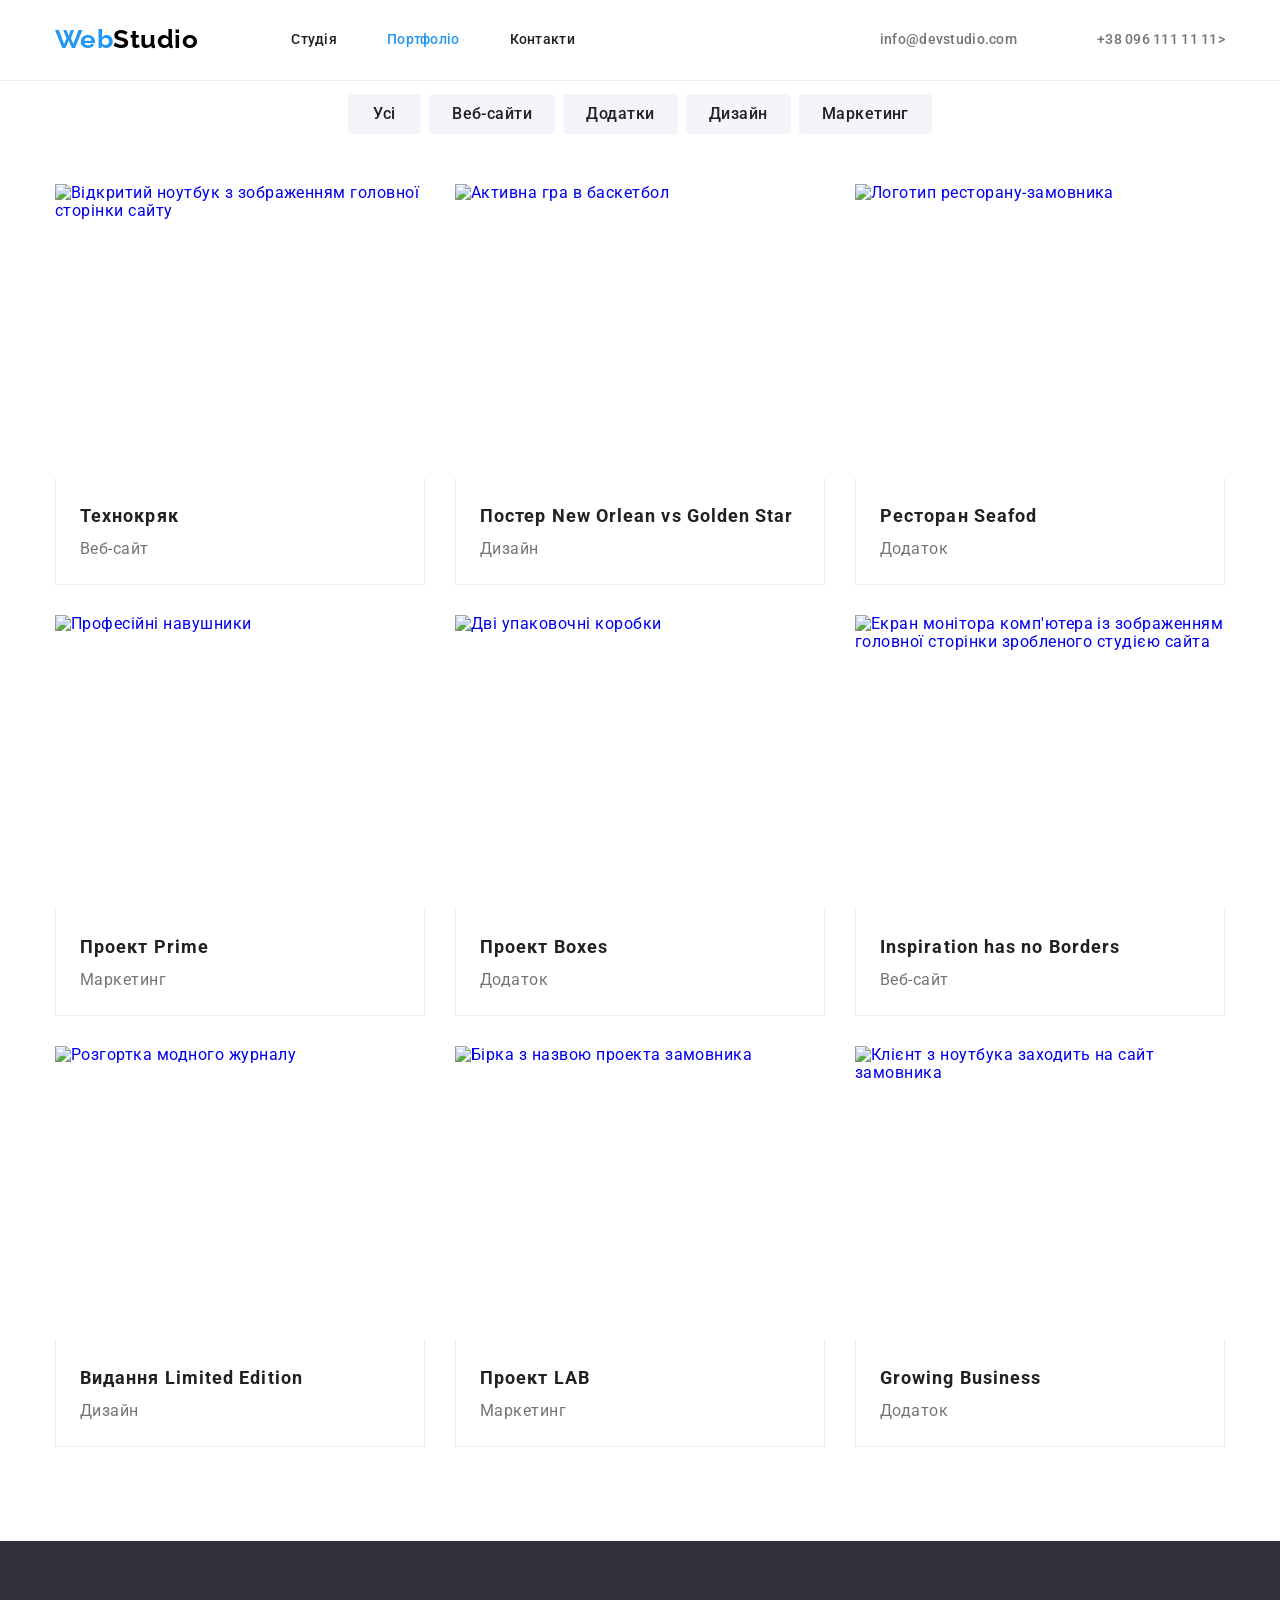
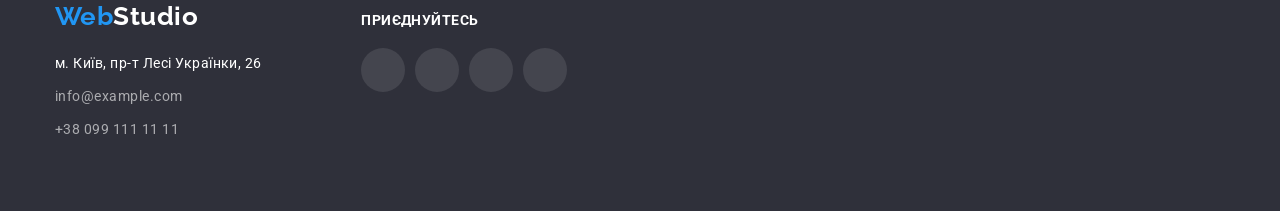
==== portfolio.html @ 04967a09 "fixed header, started with overlay" ====
<!DOCTYPE html>
<html lang="uk">
  <head>
    <meta charset="UTF-8" />
    <meta name="viewport" content="width=device-width, initial-scale=1.0" />
    <title>Студія</title>
    <link rel="preconnect" href="https://fonts.googleapis.com" />
    <link rel="preconnect" href="https://fonts.gstatic.com" crossorigin />
    <link
      href="https://fonts.googleapis.com/css2?family=Raleway:wght@700&family=Roboto:wght@400;500;700;900&display=swap"
      rel="stylesheet"
    />
    <link
      rel="stylesheet"
      href="https://cdnjs.cloudflare.com/ajax/libs/modern-normalize/1.1.0/modern-normalize.min.css"
      integrity="sha512-wpPYUAdjBVSE4KJnH1VR1HeZfpl1ub8YT/NKx4PuQ5NmX2tKuGu6U/JRp5y+Y8XG2tV+wKQpNHVUX03MfMFn9Q=="
      crossorigin="anonymous"
      referrerpolicy="no-referrer"
    />
    <link rel="stylesheet" href="./css/styles.css" />
  </head>

  <body>
    <header class="page-header">
      <div class="container menu-container">
        <nav class="header-nav">
          <!--logo-->
          <a href="/index.html" class="logo link">
            <span class="logo-firstpart">Web</span
            ><span class="logo-secondpart">Studio</span>
          </a>
          <!---------------menu-------------------->
          <ul class="site-nav">
            <li class="site-nav-unit">
              <a href="./index.html" class="link">Студія</a>
            </li>
            <li class="site-nav-unit">
              <a href="./portfolio.html" class="link current">Портфоліо</a>
            </li>
            <li class="site-nav-unit"><a href="#" class="link">Контакти</a></li>
          </ul>
        </nav>

        <!---------------contacts-header--------------->
        <ul class="auth-nav">
          <li class="auth-nav-item item">
            <a href="mailto:info@devstudio.com" class="auth-nav-link link"
              ><svg class="address-icon" width="20" height="20">
                <use href="./images/icons.svg#icon-envelope"></use>
                ></svg
              ><span>info@devstudio.com</span>
            </a>
          </li>
          <li class="auth-nav-item item">
            <a href="tel:+380961111111" class="auth-nav-link link"
              ><svg class="address-icon" width="20" height="20">
                <use href="./images/icons.svg#icon-smartphone"></use>
                ></svg
              ><span>+38 096 111 11 11</span>></a
            >
          </li>
        </ul>
      </div>
    </header>

    <main>
      <section class="portfolio">
        <div class="container">
          <h1 class="visually-hidden">Портфоліо</h1>

          <!--examples-categories-->
          <ul class="portfolio-buttons-list">
            <li>
              <button
                type="button"
                class="portfolio-button button secondary link"
              >
                Усі
              </button>
            </li>
            <li>
              <button
                type="button"
                class="portfolio-button button secondary link"
              >
                Веб-сайти
              </button>
            </li>
            <li>
              <button
                type="button"
                class="portfolio-button button secondary link"
              >
                Додатки
              </button>
            </li>
            <li>
              <button
                type="button"
                class="portfolio-button button secondary link"
              >
                Дизайн
              </button>
            </li>
            <li>
              <button
                type="button"
                class="portfolio-button button secondary link"
              >
                Маркетинг
              </button>
            </li>
          </ul>
          <!----------------------------Portfolio-------------------------------------->
          <ul class="portfolio-list list">
            <li class="portfolio-item">
              <a
                href="#"
                target="_blank"
                rel="noopener noreferrer"
                class="portfolio-link link"
              >
                <div class="portfolio-thumb">
                  <img
                    src="./images/portfolio-img-example-01.jpg"
                    alt="Відкритий ноутбук з зображенням головної сторінки сайту"
                    width="370"
                    height="294"
                  />
                  <div class="portfolio-actions">
                    <p class="portfolio-actions-text">
                      Ресурс пропонує комплексні пропозиції з різним рівнем
                      функціоналу та сервісів. Все це дозволить відвідувачу
                      отримати вичерпні відомості про компанію чи приватну
                      особу.
                    </p>
                  </div>
                </div>
                <div class="portfolio-item-info">
                  <h2 class="portfolio-item-title">Технокряк</h2>
                  <p class="portfolio-item-text">Веб-сайт</p>
                </div>
              </a>
            </li>
            <li class="portfolio-item">
              <a
                href="#"
                target="_blank"
                rel="noopener noreferrer"
                class="portfolio-link link"
                ><img
                  src="./images/portfolio-img-example-02.jpg"
                  alt="Активна гра в баскетбол"
                  width="370"
                  height="294"
                />
                <div class="portfolio-item-info">
                  <h2 class="portfolio-item-title">
                    Постер New Orlean vs Golden Star
                  </h2>
                  <p class="portfolio-item-text">Дизайн</p>
                </div>
              </a>
            </li>
            <li class="portfolio-item">
              <a
                href="#"
                target="_blank"
                rel="noopener noreferrer"
                class="portfolio-link link"
                ><img
                  src="./images/portfolio-img-example-03.jpg"
                  alt="Логотип ресторану-замовника"
                  width="370"
                  height="294"
                />
                <div class="portfolio-item-info">
                  <h2 class="portfolio-item-title">
                    Ресторан <span lang="en">Seafod</span>
                  </h2>
                  <p class="portfolio-item-text">Додаток</p>
                </div></a
              >
            </li>
            <li class="portfolio-item">
              <a
                href="#"
                target="_blank"
                rel="noopener noreferrer"
                class="portfolio-link link"
                ><img
                  src="./images/portfolio-img-example-04.jpg"
                  alt="Професійні навушники"
                  width="370"
                  height="294"
                />
                <div class="portfolio-item-info">
                  <h2 class="portfolio-item-title">
                    Проект <span lang="en">Prime</span>
                  </h2>
                  <p class="portfolio-item-text">Маркетинг</p>
                </div></a
              >
            </li>
            <li class="portfolio-item">
              <a
                href="#"
                target="_blank"
                rel="noopener noreferrer"
                class="portfolio-link link"
                ><img
                  src="./images/portfolio-img-example-05.jpg"
                  alt="Дві упаковочні коробки"
                  width="370"
                  height="294"
                />
                <div class="portfolio-item-info">
                  <h2 class="portfolio-item-title">
                    Проект <span lang="en">Boxes</span>
                  </h2>
                  <p class="portfolio-item-text">Додаток</p>
                </div></a
              >
            </li>
            <li class="portfolio-item">
              <a
                href="#"
                target="_blank"
                rel="noopener noreferrer"
                class="portfolio-link link"
                ><img
                  src="./images/portfolio-img-example-06.jpg"
                  alt="Екран монітора комп'ютера із зображенням головної сторінки зробленого студією сайта"
                  width="370"
                  height="294"
                />
                <div class="portfolio-item-info">
                  <h2 lang="en" class="portfolio-item-title">
                    Inspiration has no Borders
                  </h2>
                  <p class="portfolio-item-text">Веб-сайт</p>
                </div></a
              >
            </li>
            <li class="portfolio-item">
              <a
                href="#"
                target="_blank"
                rel="noopener noreferrer"
                class="portfolio-link link"
                ><img
                  src="./images/portfolio-img-example-07.jpg"
                  alt="Розгортка модного журналу"
                  width="370"
                  height="294"
                />
                <div class="portfolio-item-info">
                  <h2 class="portfolio-item-title">
                    Видання <span lang="en">Limited Edition</span>
                  </h2>
                  <p class="portfolio-item-text">Дизайн</p>
                </div>
              </a>
            </li>
            <li class="portfolio-item">
              <a
                href="#"
                target="_blank"
                rel="noopener noreferrer"
                class="portfolio-link link"
                ><img
                  src="./images/portfolio-img-example-08.jpg"
                  alt="Бірка з назвою проекта замовника"
                  width="370"
                  height="294"
                />
                <div class="portfolio-item-info">
                  <h3 class="portfolio-item-title">
                    Проект <span lang="en">LAB</span>
                  </h3>
                  <p class="portfolio-item-text">Маркетинг</p>
                </div></a
              >
            </li>
            <li class="portfolio-item">
              <a
                href="#"
                target="_blank"
                rel="noopener noreferrer"
                class="portfolio-link link"
                ><img
                  src="./images/portfolio-img-example-09.jpg"
                  alt="Клієнт з ноутбука заходить на сайт замовника"
                  width="370"
                  height="294"
                />
                <div class="portfolio-item-info">
                  <h3 class="portfolio-item-title" lang="en">
                    Growing Business
                  </h3>
                  <p class="portfolio-item-text">Додаток</p>
                </div></a
              >
            </li>
          </ul>
        </div>
      </section>
    </main>

    <footer class="footer">
      <div class="footer-container container">
        <div class="footer-section">
          <a href="/index.html" class="link logo">
            <span class="logo-firstpart">Web</span
            ><span class="logo-white-secondpart">Studio</span>
          </a>
          <address class="address">
            <ul>
              <li class="address-item">
                <a
                  href="https://goo.gl/maps/REf4FK5SUBbMHxeN7"
                  target="_blank"
                  rel="noopener
                nofollow
                noreferrer"
                  class="map-link link"
                  >м. Київ, пр-т Лесі Українки, 26</a
                >
              </li>
              <li class="address-item">
                <a href="mailto:info@example.com" class="address-link link"
                  >info@example.com</a
                >
              </li>
              <li class="address-item">
                <a href="tel:+380991111111" class="address-link link"
                  >+38 099 111 11 11</a
                >
              </li>
            </ul>
          </address>
        </div>

        <div class="footer-section">
          <p class="invitation">Приєднуйтесь</p>
          <ul class="footer-soc-list">
            <li class="footer-soc-item">
              <a class="footer-soc-link" href="#">
                <svg class="footer-soc-icon" width="20" height="20">
                  <use href="./images/icons.svg#icon-instagram"></use>
                  >
                </svg>
              </a>
            </li>
            <li class="footer-soc-item">
              <a class="footer-soc-link" href="#">
                <svg class="footer-soc-icon" width="20" height="20">
                  <use href="./images/icons.svg#icon-twitter"></use>
                  >
                </svg>
              </a>
            </li>
            <li class="footer-soc-item">
              <a class="footer-soc-link" href="#">
                <svg class="footer-soc-icon" width="20" height="20">
                  <use href="./images/icons.svg#icon-facebook"></use>
                  >
                </svg>
              </a>
            </li>
            <li class="footer-soc-item">
              <a class="footer-soc-link" href="#">
                <svg class="footer-soc-icon" width="20" height="20">
                  <use href="./images/icons.svg#icon-linkedin"></use>
                  >
                </svg>
              </a>
            </li>
          </ul>
        </div>
      </div>
    </footer>
  </body>
</html>
---- css/styles.css ----
html {
  box-sizing: border-box;
}

*,
*::before,
*::after {
  box-sizing: inherit;
}

:root {
  --dark-text-color: #212121;
  --medium-text-color: #757575;
  --light-text-color: #ffffff;
  --accent-color: #2196f3;
  --light-background-color: #f5f5f5;
  --main-font: "Roboto", sans-serif;
  --primary-icon-color: #afb1b8;
}

body {
  background-color: var(--light-text-color);
  color: var(--medium-text-color);
  font-family: var(--main-font);
  letter-spacing: 0.03em;
  margin: 0;
}

p,
h1,
h2,
h3,
h4,
h5,
h6 {
  margin: 0;
}

ul,
li {
  margin: 0;
  padding: 0;
  list-style: none;
}

.link {
  text-decoration: none;
}

.button {
  cursor: pointer;
}

img {
  display: block;
  max-width: 100%;
  height: auto;
}

.container {
  width: 1200px;
  padding: 0 15px;
  margin: 0 auto;
}

.section {
  padding: 94px 0;
}

.page-header {
  position: fixed;
  top: 0;
  left: 0;
  width: 100%;
  background-color: var(--light-text-color);
  display: flex;
  align-items: center;
  justify-content: space-between;
  border-bottom: 1px solid #ececec;
}

.logo {
  font-family: Raleway, sans-serif;
  font-size: 26px;
  font-weight: 700;
  line-height: 1.2;
  margin-right: 93px;
}

.logo-firstpart {
  color: var(--accent-color);
}

.logo-secondpart {
  color: #000000;
}

.header-nav {
  display: flex;
  align-items: center;
  justify-content: space-between;
}

.menu-container {
  display: flex;
  align-items: center;
}

.site-nav {
  display: flex;
  margin: 0;
}

.site-nav .site-nav-unit:not(:last-child) {
  margin-right: 50px;
}

.site-nav .link {
  color: var(--dark-text-color);
  font-weight: 500;
  font-size: 14px;
  line-height: 1.14;
  letter-spacing: 0.02em;
  display: block;
  padding-top: 32px;
  padding-bottom: 32px;
}

.site-nav .link.current {
  color: var(--accent-color);
}

.site-nav .link:hover,
.site-nav .link:focus,
.auth-nav .link:hover,
.auth-nav .link:focus,
.footer .link:focus,
.footer .link:hover {
  color: var(--accent-color);
}

.auth-nav {
  display: flex;
  margin-left: auto;
}

.auth-nav .link {
  color: #757575;
  font-weight: 500;
  font-size: 14px;
  line-height: 1.14;
  letter-spacing: 0.02em;
}

.auth-nav .item + .item {
  margin-left: 50px;
}
/* ------------------------icons----------------- */
.address-icon {
  fill: var(--medium-text-color);
  margin-right: 10px;
}

.auth-nav-item {
  display: flex;
  justify-content: center;
}

.auth-nav-link {
  display: flex;
  align-items: center;
}

.auth-nav-link:hover,
.auth-nav-link:focus {
  color: var(--accent-color);
}

.auth-nav-link:hover .address-icon,
.auth-nav-link:focus .address-icon {
  fill: var(--accent-color);
}

/* -----------------hero------------------- */
.hero {
  color: var(--light-text-color);
  text-align: center;
  background-color: #2f303a;
  padding-top: 200px;
  padding-bottom: 200px;

  max-width: 1600px;
  height: 600px;
  margin: 0 auto;

  background-color: #c4c4c4;
  background-image: linear-gradient(
      to right,
      rgba(47, 48, 58, 0.4),
      rgba(47, 48, 58, 0.4)
    ),
    url(../images/hero-background-image.jpg);

  background-repeat: no-repeat;
  background-position: center;
  background-size: cover;
}

.hero-title {
  text-align: center;
  font-size: 44px;
  font-weight: 900;
  line-height: 1.36;
  letter-spacing: 0.06em;
  text-transform: uppercase;
  margin: 0 auto 30px;
  max-width: 696px;
}

.hero-button {
  color: var(--light-text-color);
  background-color: var(--accent-color);
  font-family: Roboto, sans-serif;
  font-weight: 700;
  line-height: 1.88;
  letter-spacing: 0.06em;
  box-shadow: 0px 4px 4px rgba(0, 0, 0, 0.15);
  display: inline-block;
  padding: 10px 32px;
  border-radius: 4px;
  border: none;
  min-width: 216px;
  text-align: center;
}

.hero-button:hover,
.hero-button:focus {
  background-color: #188ce8;
  cursor: pointer;
}
/* ------------------advantages------------------ */
.advantages {
  font-size: 14px;
  padding-bottom: 0;
}

ul.advantages-list {
  display: flex;
  gap: 30px;
  padding: 0;
}

.visually-hidden {
  position: absolute;
  white-space: nowrap;
  width: 1px;
  height: 1px;
  overflow: hidden;
  border: 0;
  padding: 0;
  clip: rect(0 0 0 0);
  clip-path: inset(50%);
  margin: -1px;
}

.advantages-item {
  flex-basis: calc((100%-90px) / 4);
}

.advantages-item::before {
  display: block;
  content: "";
  height: 120px;
  margin-bottom: 30px;
  background-repeat: no-repeat;
  background-color: #f5f4fa;
  border-radius: 4px;
  background-position: center;
}

.icon-details::before {
  background-image: url(../images/antena.svg);
}

.icon-punktuality::before {
  background-image: url(../images/clock.svg);
}

.icon-planning::before {
  background-image: url(../images/diagram.svg);
}

.icon-modern-tech::before {
  background-image: url(../images/astronaut.svg);
}

.advantages-title {
  font-weight: 700;
  font-size: 14px;
  line-height: 1.14;
  text-transform: uppercase;
  text-align: left;
  margin-bottom: 10px;
  color: var(--dark-text-color);
}

.advantages p {
  line-height: 1.71;
}

h2 {
  font-size: 36px;
  font-weight: 700;
  line-height: 1.17;
}

.title {
  color: var(--dark-text-color);
  margin-bottom: 50px;
  text-align: center;
}

.portfolio-main {
  background-color: var(--light-text-color);
}

.portfolio-wrapper img {
  margin: 0;
}

.portfolio-wrapper {
  display: flex;
  gap: 30px;
  padding: 0;
}

/* ------------------team----------------------- */
.team {
  line-height: 1.19;
  background-color: #f5f4fa;
}

.team-list {
  display: flex;
  gap: 30px;
  justify-content: space-between;
}

.team-member {
  background-color: var(--light-text-color);
  box-shadow: 0px 1px 3px rgba(0, 0, 0, 0.12), 0px 1px 1px rgba(0, 0, 0, 0.14),
    0px 2px 1px rgba(0, 0, 0, 0.2);
  border-radius: 0px 0px 4px 4px;
  text-align: center;
  max-width: calc((100%-90) / 4);
}

div.team-member-description {
  padding: 30px 10px;
}

.team-member-title {
  font-weight: 500;
  font-size: 16px;
  margin-bottom: 10px;
}

.team-soc-list {
  display: flex;
  align-items: center;
  justify-content: center;
  margin-top: 16px;
  gap: 10px;
}

.team-soc-link {
  width: 44px;
  height: 44px;
  border-radius: 50%;
  display: flex;
  align-items: center;
  justify-content: center;
  background-color: var(--light-text-color);
}

.team-soc-link:hover,
.team-soc-link:focus,
.footer-soc-link:hover,
.footer-soc-link:focus {
  background-color: var(--accent-color);
}

.team-soc-link:hover .team-soc-icon,
.team-soc-link:focus .team-soc-icon {
  fill: var(--light-text-color);
}

.team-soc-icon {
  fill: var(--primary-icon-color);
}
/* ------------------------clients------------------------ */
.clients-list {
  display: flex;
  gap: 30px;
  height: 92px;
}

.clients-item {
  display: flex;
  width: calc((100%-150) / 6);
  height: 92px;
  align-items: center;
  justify-content: center;
}

.clients-link {
  display: flex;
  width: 100%;
  height: 100%;
  border: 1px solid var(--primary-icon-color);
  border-radius: 4px;
  justify-content: center;
  align-items: center;
}

.clients-icon {
  fill: var(--primary-icon-color);
  align-items: center;
  justify-content: center;
}

.clients-link:hover .clients-icon,
.clients-link:focus .clients-icon {
  fill: var(--accent-color);
}

.clients-link:hover,
.clients-link:focus {
  border: 1px solid var(--accent-color);
}

/* ------------------------------pogtfolio---------------------- */
.portfolio {
  background-color: var(--light-text-color);
  padding: 94px 0;
}

.portfolio-buttons-list {
  display: flex;
  gap: 8px;
  justify-content: center;
  margin-bottom: 50px;
}

.portfolio .button {
  font-family: Roboto, sans-serif;
  display: inline-block;
  padding: 6px 22px;
  border: 1px solid transparent;
  border-radius: 4px;
  min-width: 73px;
}
.portfolio-button:hover,
.portfolio-button:focus {
  box-shadow: 0px 1px 1px rgba(0, 0, 0, 0.12), 0px 4px 4px rgba(0, 0, 0, 0.06),
    1px 4px 6px rgba(0, 0, 0, 0.16);
}

.portfolio-list {
  display: flex;
  flex-wrap: wrap;
  gap: 30px;
}

.portfolio-item {
  flex-basis: calc((100% - 60px) / 3);
}

.portfolio-link {
  display: block;
  width: 100%;
  height: 100%;
}

.portfolio-link:hover,
.portfolio-link:focus {
  box-shadow: 0px 1px 1px rgba(0, 0, 0, 0.12), 0px 4px 4px rgba(0, 0, 0, 0.06),
    1px 4px 6px rgba(0, 0, 0, 0.16);
}

.portfolio-item:nth-child(3n) {
  margin: 0;
}

.portfolio-item-title {
  color: var(--dark-text-color);
  font-weight: 700;
  font-size: 18px;
  line-height: 2;
  letter-spacing: 0.06em;
}

.portfolio-item-info {
  padding: 20px 24px;
  background-color: var(--light-text-color);
  border: 1px solid #eeeeee;
  border-top: transparent;
}

.portfolio-item-text {
  line-height: 1.88;
  color: var(--medium-text-color);
}

.portfolio-thumb {
  position: relative;
}

.portfolio-thumb::before {
  content: "";
  display: inline-block;
  position: absolute;
  width: 100%;
  height: 100%;
  background-color: var(--accent-color);
  opacity: 0;
}

.portfolio-thumb:hover::before {
  opacity: 0.9;
}

.portfolio-actions {
  position: absolute;
  width: 100%;
  height: 100%;
  top: 0;
  opacity: 0;
  padding: 63px 24px;
}

.portfolio-actions-text {
  color: var(--light-text-color);
  font-size: 18px;
  line-height: 1.56;
  letter-spacing: 0.03em;
}

.portfolio-thumb:hover .portfolio-actions {
  opacity: 1;
}

.portfolio-item-description {
  /* color: var(--light-text-color); */
  /* padding: 63px 24px; */
  /* 
  .portfolio-item {
    position: relative;
  }

  .portfolio-item-thumb:hover::before {
    opacity: 1;
  }

  .portfolio-item-thumb::before {
    display: inline-block;
    content: "";
    position: absolute;
    width: 100%;
    height: 100%;
    top: 0;
    left: 0;
    background: rgba(33, 150, 243, 0.9);
    opacity: 0;
  } */

  /* .portfolio-item-image {
  position: absolute;
} */
  /* 
.portfolio-item-image:hover::before {
  position: absolute;
  width: 100%;
  height: 100%;
  background: rgba(33, 150, 243, 0.9); */
}
/* ---------------------footer--------------------- */
.logo-white-secondpart {
  color: var(--light-text-color);
}

.footer {
  background-color: #2f303a;
  padding: 60px 0;
}

.footer .logo {
  display: inline-block;
  margin-bottom: 20px;
}

.footer .address {
  font-size: 14px;
  line-height: 1.71;
  font-style: normal;
}

.address-item {
  display: block;
  margin-bottom: 9px;
}

.map-link,
.address-link:not(:nth-last-child(n)) {
  margin-bottom: 9px;
}

.map-link {
  color: var(--light-text-color);
}
.footer .address-link {
  color: rgba(255, 255, 255, 0.6);
}

.footer-container {
  display: flex;
  align-items: baseline;
}

.footer-section:first-child {
  margin-right: 70px;
}

.invitation {
  font-weight: 700;
  font-size: 14px;
  line-height: 16px;
  letter-spacing: 0.03em;
  text-transform: uppercase;
  color: var(--light-text-color);
}

.footer-soc-list {
  display: flex;
  align-items: center;
  justify-content: center;
  margin-top: 20px;
  gap: 10px;
}

.footer-soc-link {
  width: 44px;
  height: 44px;
  border-radius: 50%;
  display: flex;
  align-items: center;
  justify-content: center;
  background-color: rgba(255, 255, 255, 0.1);
  fill: var(--light-text-color);
}

/* -----------------buttons-------------------------- */
.button {
  color: var(--dark-text-color);
  background-color: var(--light-background-color);
  font-weight: 500;
  font-size: 16px;
  line-height: 1.62;
  letter-spacing: 0.03em;
  cursor: pointer;
}

.button.primary {
  color: var(--light-text-color);
  background-color: var(--accent-color);
}

.button.secondary {
  color: var(--dark-text-color);
  background-color: #f5f4fa;
}

.button.secondary:hover,
.button.secondary:focus {
  color: var(--light-text-color);
  background-color: var(--accent-color);
  box-shadow: 0px 3px 1px rgba(0, 0, 0, 0.1), 0px 1px 2px rgba(0, 0, 0, 0.08),
    0px 2px 2px rgba(0, 0, 0, 0.12);
  border-radius: 4px;
}
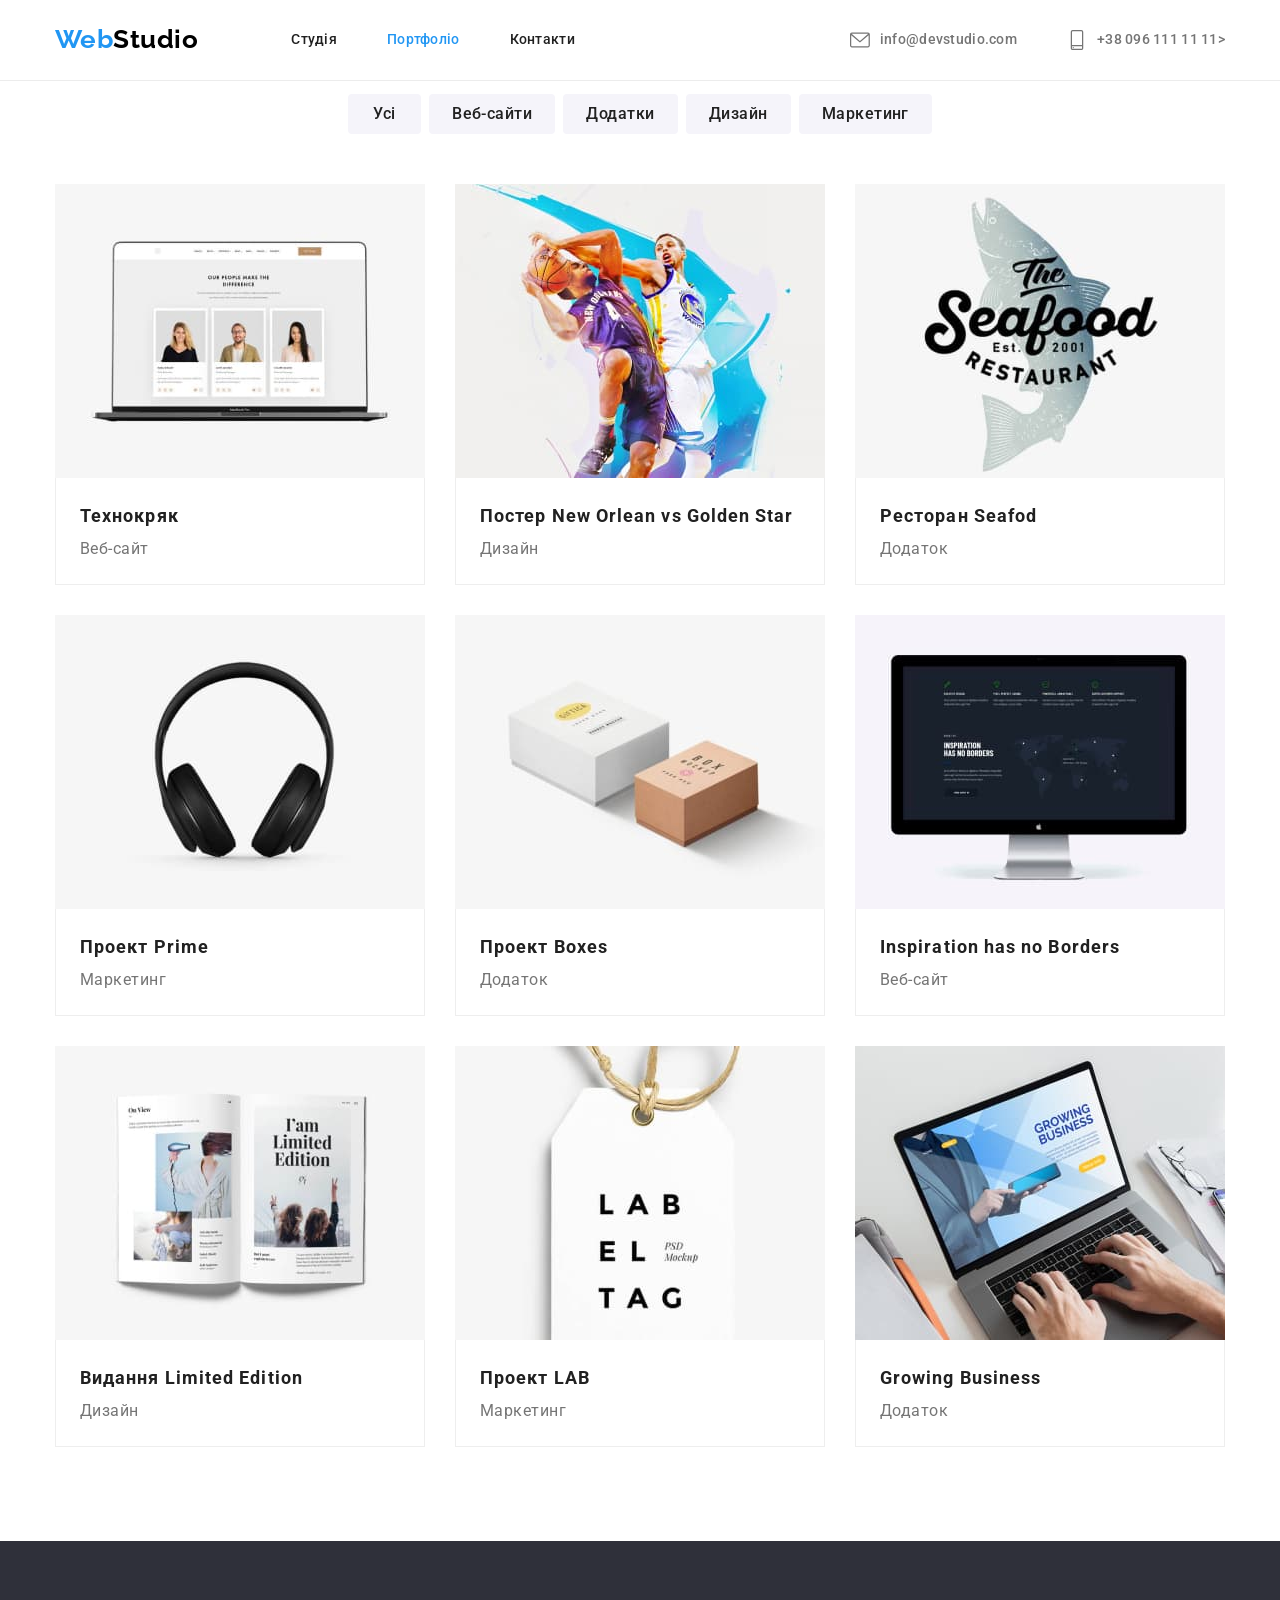
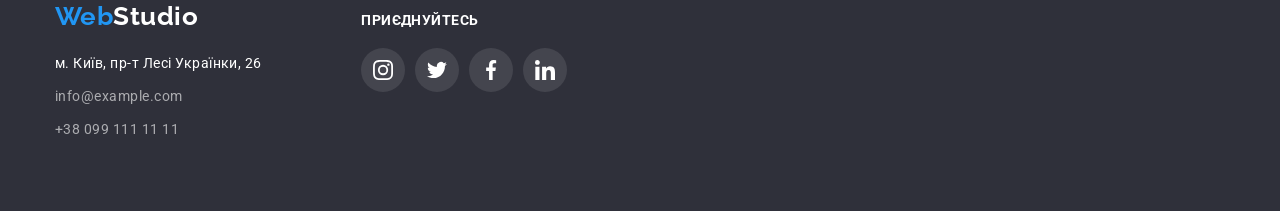
==== commit a23b7e32: "underline menu under focus" ====
--- a/portfolio.html
+++ b/portfolio.html
@@ -380,5 +380,12 @@
         </div>
       </div>
     </footer>
+    <script>
+      const { height: pageHeaderHeight } = document
+        .querySelector(".page-header")
+        .getBoundingClientRect();
+
+      document.body.style.paddingTop = "${pageHeaderHeight}px";
+    </script>
   </body>
 </html>
--- a/css/styles.css
+++ b/css/styles.css
@@ -116,6 +116,7 @@
 }
 
 .site-nav .link {
+  position: relative;
   color: var(--dark-text-color);
   font-weight: 500;
   font-size: 14px;
@@ -126,8 +127,37 @@
   padding-bottom: 32px;
 }
 
+.site-nav .link::after {
+  position: absolute;
+  content: "";
+  opacity: 0;
+  display: inline-block;
+  width: 100%;
+  height: 4px;
+  background-color: var(--accent-color);
+}
+
+.site-nav .link:hover::after {
+  opacity: 1;
+}
+
+/* -------------------------------- */
+
 .site-nav .link.current {
   color: var(--accent-color);
+}
+
+.site-nav .link::after {
+  position: absolute;
+  bottom: 0;
+  left: 0;
+  display: inline-block;
+  content: "";
+  border-radius: 2px;
+  width: 100%;
+  height: 4px;
+  background-color: var(--accent-color);
+  opacity: 0;
 }
 
 .site-nav .link:hover,
@@ -550,40 +580,6 @@
   opacity: 1;
 }
 
-.portfolio-item-description {
-  /* color: var(--light-text-color); */
-  /* padding: 63px 24px; */
-  /* 
-  .portfolio-item {
-    position: relative;
-  }
-
-  .portfolio-item-thumb:hover::before {
-    opacity: 1;
-  }
-
-  .portfolio-item-thumb::before {
-    display: inline-block;
-    content: "";
-    position: absolute;
-    width: 100%;
-    height: 100%;
-    top: 0;
-    left: 0;
-    background: rgba(33, 150, 243, 0.9);
-    opacity: 0;
-  } */
-
-  /* .portfolio-item-image {
-  position: absolute;
-} */
-  /* 
-.portfolio-item-image:hover::before {
-  position: absolute;
-  width: 100%;
-  height: 100%;
-  background: rgba(33, 150, 243, 0.9); */
-}
 /* ---------------------footer--------------------- */
 .logo-white-secondpart {
   color: var(--light-text-color);
@@ -688,3 +684,39 @@
     0px 2px 2px rgba(0, 0, 0, 0.12);
   border-radius: 4px;
 }
+
+/* -------------------backdrop------------------- */
+.backdrop {
+  position: fixed;
+  width: 100%;
+  height: 100%;
+  left: 0;
+  top: 0;
+  background-color: rgba(0, 0, 0, 0.2);
+}
+
+.modal {
+  position: absolute;
+  min-width: 528px;
+  min-height: 581px;
+  top: 50%;
+  left: 50%;
+  transform: translate(-50%, -50%);
+  background-color: var(--light-background-color);
+  opacity: 1;
+}
+
+.modal-close-button {
+  position: absolute;
+  top: 8px;
+  right: 8px;
+  display: block;
+  border-radius: 50%;
+  border: 0;
+  padding: 0;
+}
+
+.backdrop.is-hidden {
+  opacity: 0;
+  pointer-events: none;
+}
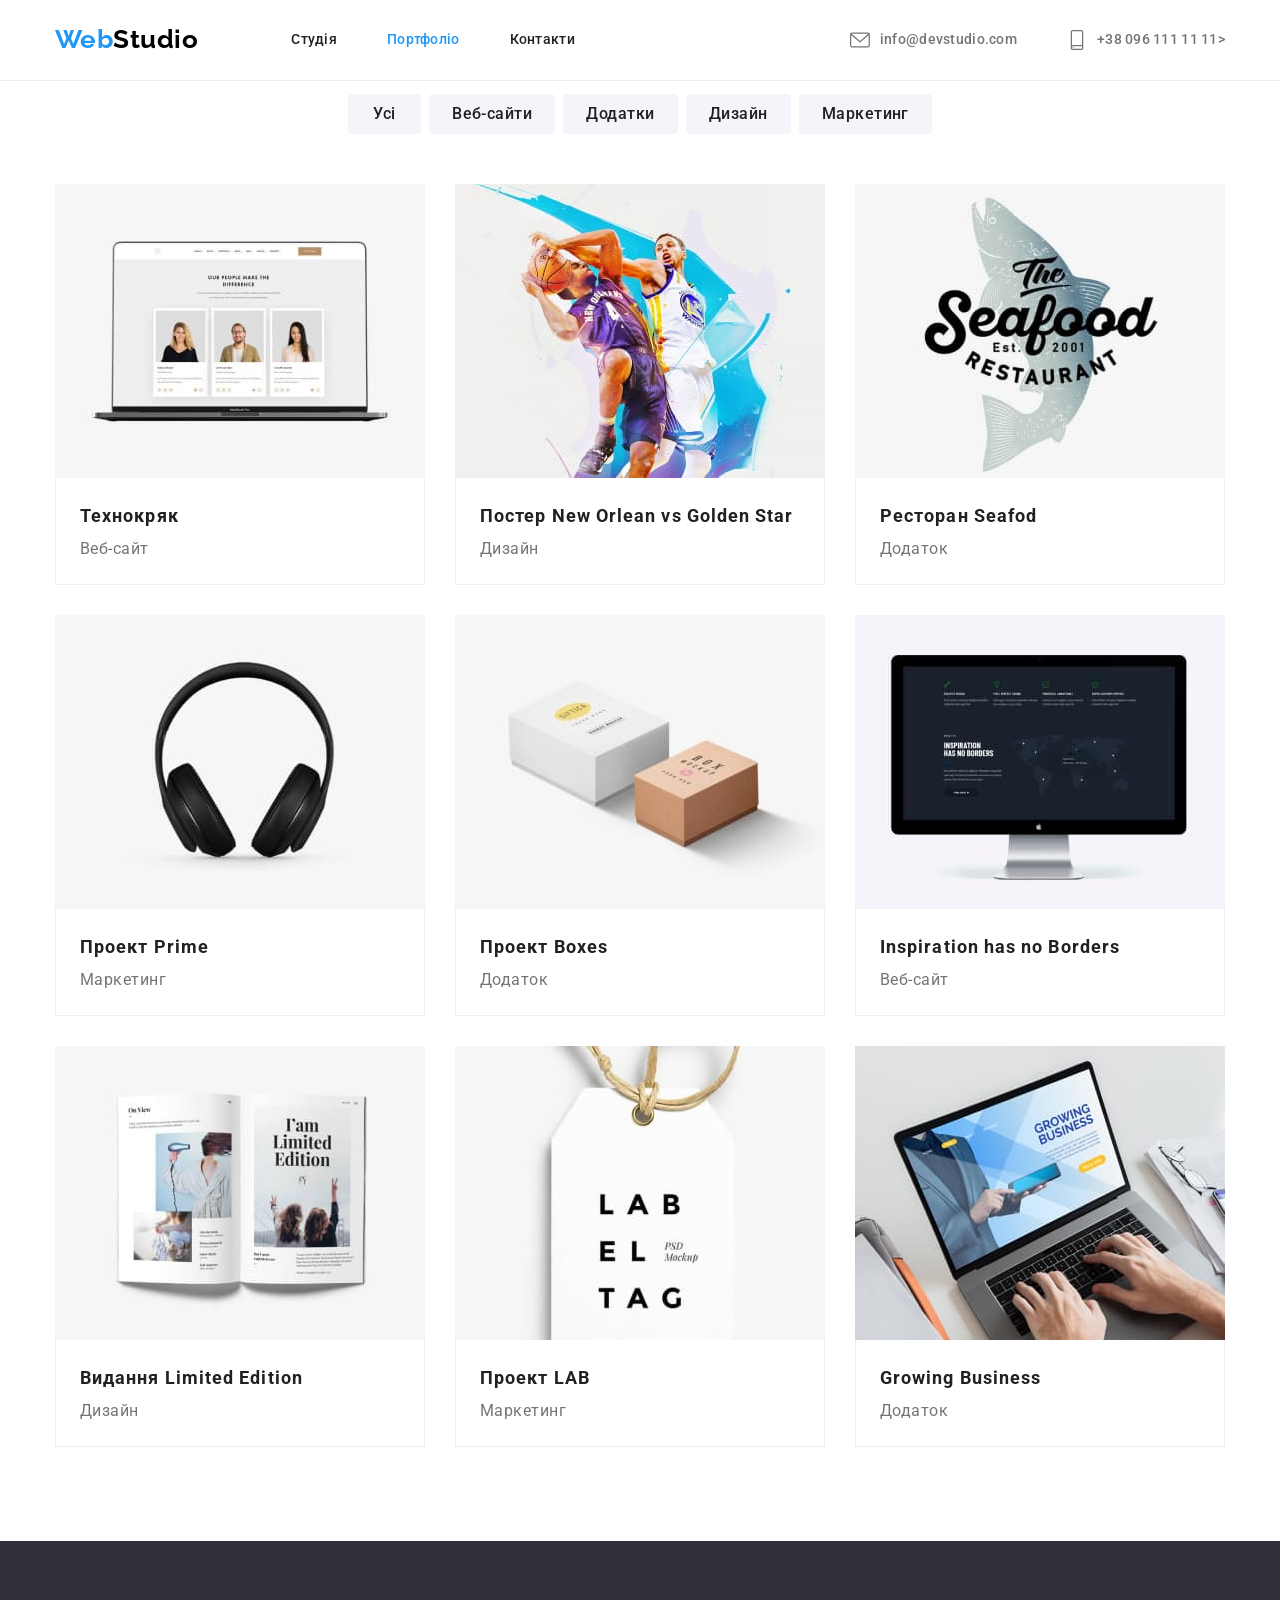
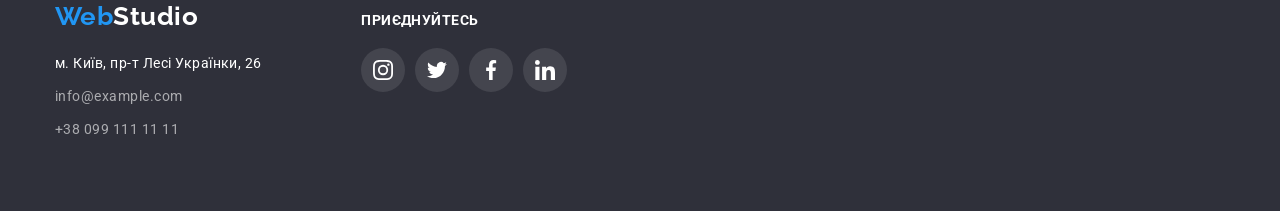
==== commit 72c7bd0d: "portfolio-overlay and modal transition" ====
--- a/portfolio.html
+++ b/portfolio.html
@@ -21,6 +21,7 @@
   </head>
 
   <body>
+    <!-------------------header------------------->
     <header class="page-header">
       <div class="container menu-container">
         <nav class="header-nav">
@@ -127,8 +128,8 @@
                     width="370"
                     height="294"
                   />
-                  <div class="portfolio-actions">
-                    <p class="portfolio-actions-text">
+                  <div class="portfolio-overlay">
+                    <p class="portfolio-overlay-text">
                       Ресурс пропонує комплексні пропозиції з різним рівнем
                       функціоналу та сервісів. Все це дозволить відвідувачу
                       отримати вичерпні відомості про компанію чи приватну
@@ -148,12 +149,24 @@
                 target="_blank"
                 rel="noopener noreferrer"
                 class="portfolio-link link"
-                ><img
-                  src="./images/portfolio-img-example-02.jpg"
-                  alt="Активна гра в баскетбол"
-                  width="370"
-                  height="294"
-                />
+              >
+                <div class="portfolio-thumb">
+                  <img
+                    src="./images/portfolio-img-example-02.jpg"
+                    alt="Активна гра в баскетбол"
+                    width="370"
+                    height="294"
+                  />
+                  <div class="portfolio-overlay">
+                    <p class="portfolio-overlay-text">
+                      Ресурс пропонує комплексні пропозиції з різним рівнем
+                      функціоналу та сервісів. Все це дозволить відвідувачу
+                      отримати вичерпні відомості про компанію чи приватну
+                      особу.
+                    </p>
+                  </div>
+                </div>
+
                 <div class="portfolio-item-info">
                   <h2 class="portfolio-item-title">
                     Постер New Orlean vs Golden Star
@@ -168,12 +181,24 @@
                 target="_blank"
                 rel="noopener noreferrer"
                 class="portfolio-link link"
-                ><img
-                  src="./images/portfolio-img-example-03.jpg"
-                  alt="Логотип ресторану-замовника"
-                  width="370"
-                  height="294"
-                />
+              >
+                <div class="portfolio-thumb">
+                  <img
+                    src="./images/portfolio-img-example-03.jpg"
+                    alt="Логотип ресторану-замовника"
+                    width="370"
+                    height="294"
+                  />
+                  <div class="portfolio-overlay">
+                    <p class="portfolio-overlay-text">
+                      Ресурс пропонує комплексні пропозиції з різним рівнем
+                      функціоналу та сервісів. Все це дозволить відвідувачу
+                      отримати вичерпні відомості про компанію чи приватну
+                      особу.
+                    </p>
+                  </div>
+                </div>
+
                 <div class="portfolio-item-info">
                   <h2 class="portfolio-item-title">
                     Ресторан <span lang="en">Seafod</span>
@@ -188,12 +213,24 @@
                 target="_blank"
                 rel="noopener noreferrer"
                 class="portfolio-link link"
-                ><img
-                  src="./images/portfolio-img-example-04.jpg"
-                  alt="Професійні навушники"
-                  width="370"
-                  height="294"
-                />
+              >
+                <div class="portfolio-thumb">
+                  <img
+                    src="./images/portfolio-img-example-04.jpg"
+                    alt="Професійні навушники"
+                    width="370"
+                    height="294"
+                  />
+                  <div class="portfolio-overlay">
+                    <p class="portfolio-overlay-text">
+                      Ресурс пропонує комплексні пропозиції з різним рівнем
+                      функціоналу та сервісів. Все це дозволить відвідувачу
+                      отримати вичерпні відомості про компанію чи приватну
+                      особу.
+                    </p>
+                  </div>
+                </div>
+
                 <div class="portfolio-item-info">
                   <h2 class="portfolio-item-title">
                     Проект <span lang="en">Prime</span>
@@ -208,12 +245,24 @@
                 target="_blank"
                 rel="noopener noreferrer"
                 class="portfolio-link link"
-                ><img
-                  src="./images/portfolio-img-example-05.jpg"
-                  alt="Дві упаковочні коробки"
-                  width="370"
-                  height="294"
-                />
+              >
+                <div class="portfolio-thumb">
+                  <img
+                    src="./images/portfolio-img-example-05.jpg"
+                    alt="Дві упаковочні коробки"
+                    width="370"
+                    height="294"
+                  />
+                  <div class="portfolio-overlay">
+                    <p class="portfolio-overlay-text">
+                      Ресурс пропонує комплексні пропозиції з різним рівнем
+                      функціоналу та сервісів. Все це дозволить відвідувачу
+                      отримати вичерпні відомості про компанію чи приватну
+                      особу.
+                    </p>
+                  </div>
+                </div>
+
                 <div class="portfolio-item-info">
                   <h2 class="portfolio-item-title">
                     Проект <span lang="en">Boxes</span>
@@ -228,12 +277,24 @@
                 target="_blank"
                 rel="noopener noreferrer"
                 class="portfolio-link link"
-                ><img
-                  src="./images/portfolio-img-example-06.jpg"
-                  alt="Екран монітора комп'ютера із зображенням головної сторінки зробленого студією сайта"
-                  width="370"
-                  height="294"
-                />
+              >
+                <div class="portfolio-thumb">
+                  <img
+                    src="./images/portfolio-img-example-06.jpg"
+                    alt="Екран монітора комп'ютера із зображенням головної сторінки зробленого студією сайта"
+                    width="370"
+                    height="294"
+                  />
+                  <div class="portfolio-overlay">
+                    <p class="portfolio-overlay-text">
+                      Ресурс пропонує комплексні пропозиції з різним рівнем
+                      функціоналу та сервісів. Все це дозволить відвідувачу
+                      отримати вичерпні відомості про компанію чи приватну
+                      особу.
+                    </p>
+                  </div>
+                </div>
+
                 <div class="portfolio-item-info">
                   <h2 lang="en" class="portfolio-item-title">
                     Inspiration has no Borders
@@ -248,12 +309,24 @@
                 target="_blank"
                 rel="noopener noreferrer"
                 class="portfolio-link link"
-                ><img
-                  src="./images/portfolio-img-example-07.jpg"
-                  alt="Розгортка модного журналу"
-                  width="370"
-                  height="294"
-                />
+              >
+                <div class="portfolio-thumb">
+                  <img
+                    src="./images/portfolio-img-example-07.jpg"
+                    alt="Розгортка модного журналу"
+                    width="370"
+                    height="294"
+                  />
+                  <div class="portfolio-overlay">
+                    <p class="portfolio-overlay-text">
+                      Ресурс пропонує комплексні пропозиції з різним рівнем
+                      функціоналу та сервісів. Все це дозволить відвідувачу
+                      отримати вичерпні відомості про компанію чи приватну
+                      особу.
+                    </p>
+                  </div>
+                </div>
+
                 <div class="portfolio-item-info">
                   <h2 class="portfolio-item-title">
                     Видання <span lang="en">Limited Edition</span>
@@ -268,12 +341,24 @@
                 target="_blank"
                 rel="noopener noreferrer"
                 class="portfolio-link link"
-                ><img
-                  src="./images/portfolio-img-example-08.jpg"
-                  alt="Бірка з назвою проекта замовника"
-                  width="370"
-                  height="294"
-                />
+              >
+                <div class="portfolio-thumb">
+                  <img
+                    src="./images/portfolio-img-example-08.jpg"
+                    alt="Бірка з назвою проекта замовника"
+                    width="370"
+                    height="294"
+                  />
+                  <div class="portfolio-overlay">
+                    <p class="portfolio-overlay-text">
+                      Ресурс пропонує комплексні пропозиції з різним рівнем
+                      функціоналу та сервісів. Все це дозволить відвідувачу
+                      отримати вичерпні відомості про компанію чи приватну
+                      особу.
+                    </p>
+                  </div>
+                </div>
+
                 <div class="portfolio-item-info">
                   <h3 class="portfolio-item-title">
                     Проект <span lang="en">LAB</span>
@@ -288,12 +373,24 @@
                 target="_blank"
                 rel="noopener noreferrer"
                 class="portfolio-link link"
-                ><img
-                  src="./images/portfolio-img-example-09.jpg"
-                  alt="Клієнт з ноутбука заходить на сайт замовника"
-                  width="370"
-                  height="294"
-                />
+              >
+                <div class="portfolio-thumb">
+                  <img
+                    src="./images/portfolio-img-example-09.jpg"
+                    alt="Клієнт з ноутбука заходить на сайт замовника"
+                    width="370"
+                    height="294"
+                  />
+                  <div class="portfolio-overlay">
+                    <p class="portfolio-overlay-text">
+                      Ресурс пропонує комплексні пропозиції з різним рівнем
+                      функціоналу та сервісів. Все це дозволить відвідувачу
+                      отримати вичерпні відомості про компанію чи приватну
+                      особу.
+                    </p>
+                  </div>
+                </div>
+
                 <div class="portfolio-item-info">
                   <h3 class="portfolio-item-title" lang="en">
                     Growing Business
--- a/css/styles.css
+++ b/css/styles.css
@@ -16,6 +16,8 @@
   --light-background-color: #f5f5f5;
   --main-font: "Roboto", sans-serif;
   --primary-icon-color: #afb1b8;
+  --transition-duration: color 250ms;
+  --transition-timing-function: cubic-bezier(0.4, 0, 0.2, 1);
 }
 
 body {
@@ -77,6 +79,7 @@
   align-items: center;
   justify-content: space-between;
   border-bottom: 1px solid #ececec;
+  z-index: 3;
 }
 
 .logo {
@@ -125,6 +128,10 @@
   display: block;
   padding-top: 32px;
   padding-bottom: 32px;
+
+  transition: color 250ms cubic-bezier(0.4, 0, 0.2, 1),
+    background-color 250ms cubic-bezier(0.4, 0, 0.2, 1),
+    box-shadow 250ms cubic-bezier(0.4, 0, 0.2, 1);
 }
 
 .site-nav .link::after {
@@ -135,6 +142,7 @@
   width: 100%;
   height: 4px;
   background-color: var(--accent-color);
+  margin-bottom: -1px;
 }
 
 .site-nav .link:hover::after {
@@ -544,39 +552,39 @@
 
 .portfolio-thumb {
   position: relative;
-}
-
-.portfolio-thumb::before {
-  content: "";
-  display: inline-block;
+  overflow: hidden;
+}
+
+.portfolio-overlay {
   position: absolute;
+  right: 0;
+  bottom: 0;
   width: 100%;
   height: 100%;
-  background-color: var(--accent-color);
-  opacity: 0;
-}
-
-.portfolio-thumb:hover::before {
-  opacity: 0.9;
-}
-
-.portfolio-actions {
+  background-color: rgba(33, 150, 243, 0.9);
+
+  transform: translateY(100%);
+  transition: transform 250ms var(--transition-timing-function);
+}
+
+.portfolio-link:hover .portfolio-overlay {
+  transform: translateY(0);
+}
+
+.portfolio-overlay-text {
   position: absolute;
-  width: 100%;
-  height: 100%;
-  top: 0;
-  opacity: 0;
-  padding: 63px 24px;
-}
-
-.portfolio-actions-text {
   color: var(--light-text-color);
   font-size: 18px;
   line-height: 1.56;
   letter-spacing: 0.03em;
-}
-
-.portfolio-thumb:hover .portfolio-actions {
+
+  width: 100%;
+  height: 100%;
+  top: 0;
+  padding: 63px 24px;
+}
+
+.portfolio-link:hover .portfolio-thumb-text {
   opacity: 1;
 }
 
@@ -664,6 +672,8 @@
   line-height: 1.62;
   letter-spacing: 0.03em;
   cursor: pointer;
+
+  transition: var(--transition);
 }
 
 .button.primary {
@@ -693,6 +703,13 @@
   left: 0;
   top: 0;
   background-color: rgba(0, 0, 0, 0.2);
+
+  opacity: 1;
+  transition: opacity 250ms cubic-bezier(0.4, 0, 0.2, 1);
+}
+
+.backdrop.is-hidden .modal {
+  transform: translate(-50%, -50%) scale(0.9);
 }
 
 .modal {
@@ -701,9 +718,14 @@
   min-height: 581px;
   top: 50%;
   left: 50%;
-  transform: translate(-50%, -50%);
   background-color: var(--light-background-color);
+  box-shadow: 0px 1px 3px rgba(0, 0, 0, 0.12), 0px 1px 1px rgba(0, 0, 0, 0.14),
+    0px 2px 1px rgba(0, 0, 0, 0.2);
+  border-radius: 4px;
   opacity: 1;
+
+  transform: translate(-50%, -50%) scale(1);
+  transition: transform 250ms cubic-bezier(0.4, 0, 0.2, 1);
 }
 
 .modal-close-button {
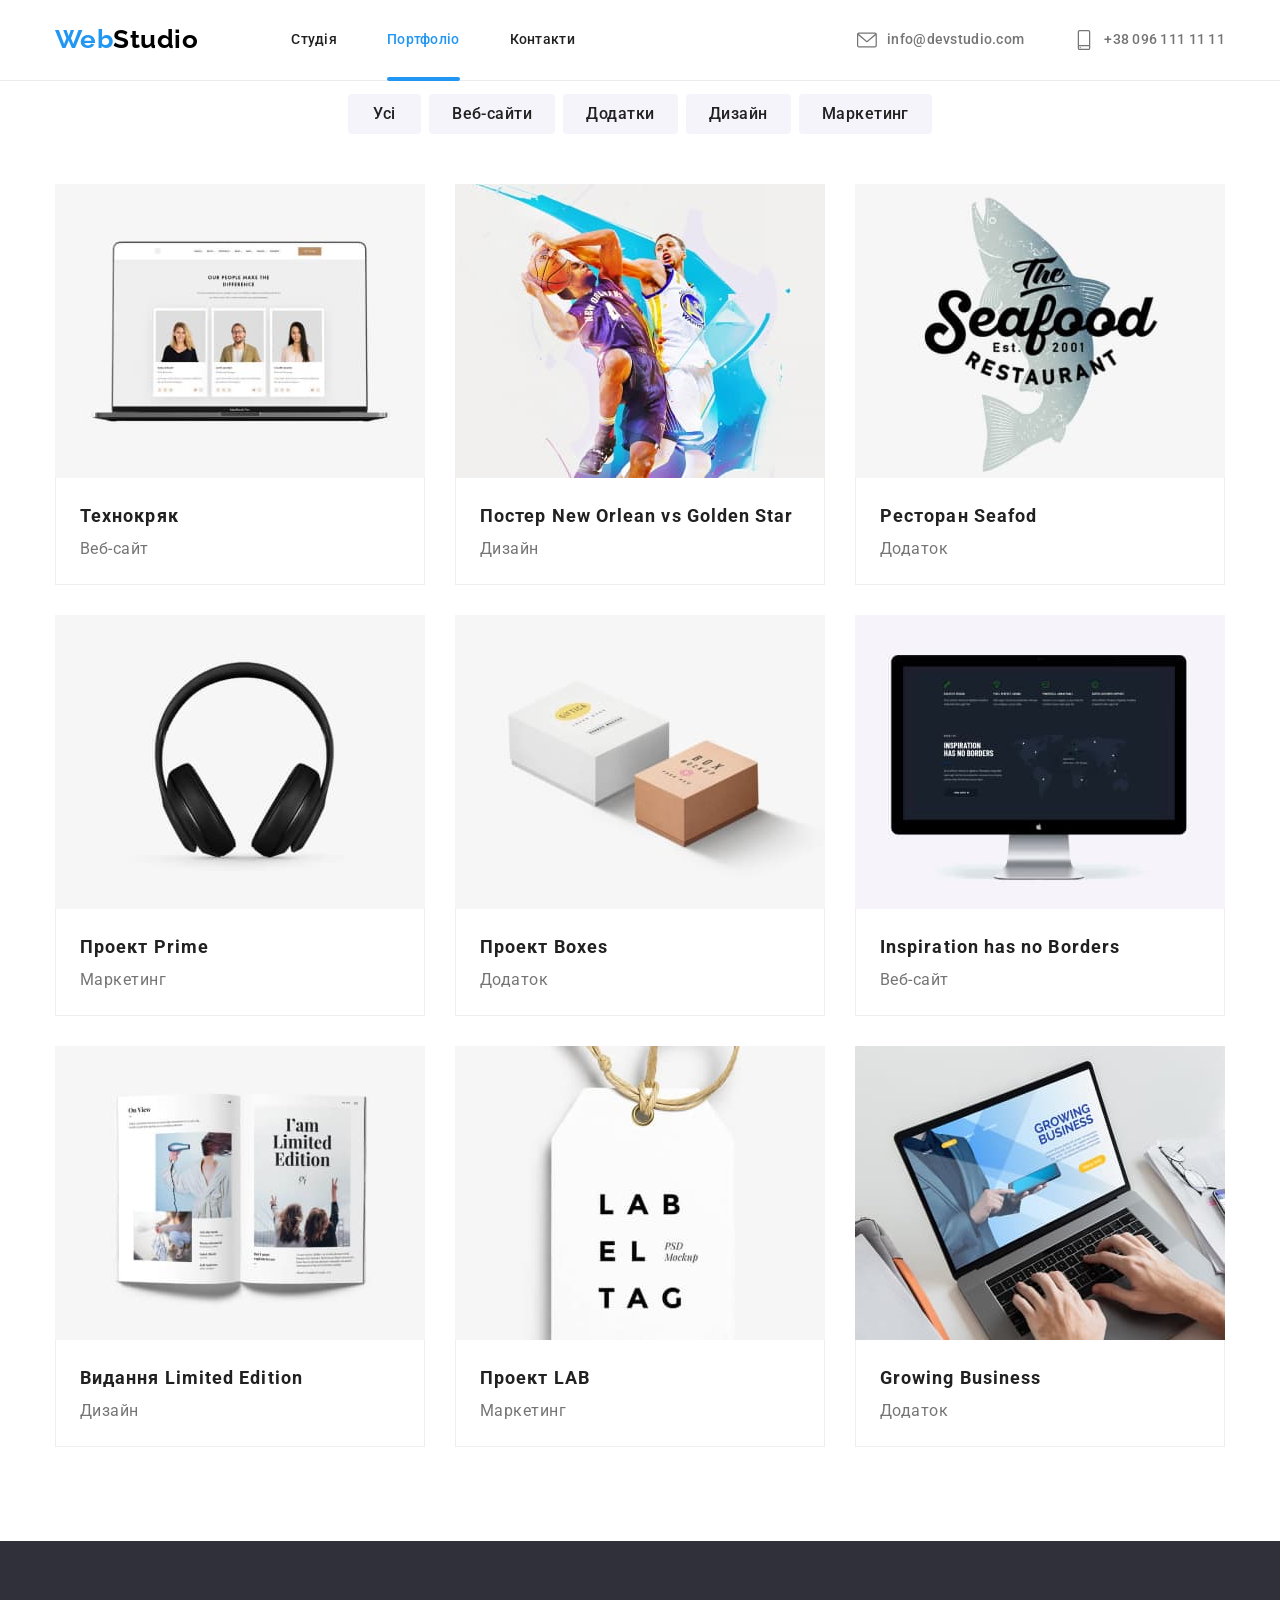
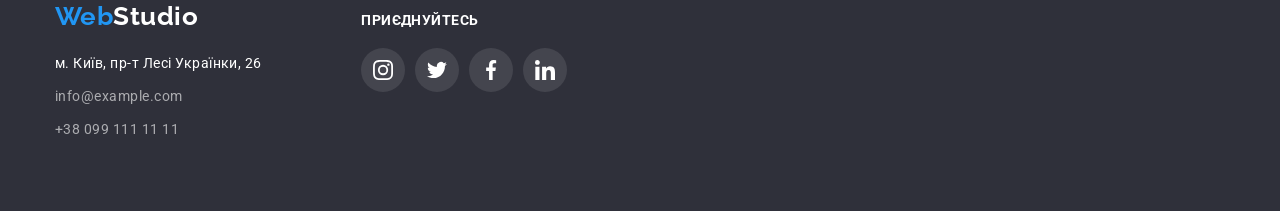
==== commit ba55abaf: "> in portfolio header deletes" ====
--- a/portfolio.html
+++ b/portfolio.html
@@ -57,7 +57,7 @@
               ><svg class="address-icon" width="20" height="20">
                 <use href="./images/icons.svg#icon-smartphone"></use>
                 ></svg
-              ><span>+38 096 111 11 11</span>></a
+              ><span>+38 096 111 11 11</span></a
             >
           </li>
         </ul>
--- a/css/styles.css
+++ b/css/styles.css
@@ -128,44 +128,24 @@
   display: block;
   padding-top: 32px;
   padding-bottom: 32px;
-
-  transition: color 250ms cubic-bezier(0.4, 0, 0.2, 1),
-    background-color 250ms cubic-bezier(0.4, 0, 0.2, 1),
-    box-shadow 250ms cubic-bezier(0.4, 0, 0.2, 1);
-}
-
-.site-nav .link::after {
-  position: absolute;
-  content: "";
-  opacity: 0;
-  display: inline-block;
-  width: 100%;
-  height: 4px;
-  background-color: var(--accent-color);
-  margin-bottom: -1px;
-}
-
-.site-nav .link:hover::after {
-  opacity: 1;
-}
-
-/* -------------------------------- */
+}
 
 .site-nav .link.current {
   color: var(--accent-color);
 }
 
-.site-nav .link::after {
+.site-nav .current::after {
   position: absolute;
   bottom: 0;
   left: 0;
   display: inline-block;
   content: "";
   border-radius: 2px;
+  margin-bottom: -1px;
   width: 100%;
   height: 4px;
   background-color: var(--accent-color);
-  opacity: 0;
+  opacity: 1;
 }
 
 .site-nav .link:hover,
@@ -177,12 +157,35 @@
   color: var(--accent-color);
 }
 
+.site-nav .link,
+.auth-nav .link,
+.footer .link,
+.auth-nav-link {
+  transition: color 250ms var(--transition-timing-function);
+}
+
 .auth-nav {
   display: flex;
   margin-left: auto;
 }
 
-.auth-nav .link {
+.auth-nav .item + .item {
+  margin-left: 50px;
+}
+/* ------------------------icons----------------- */
+.address-icon {
+  fill: var(--medium-text-color);
+  margin-right: 10px;
+}
+
+.auth-nav-item {
+  display: flex;
+  justify-content: center;
+}
+
+.auth-nav-link {
+  display: flex;
+  align-items: center;
   color: #757575;
   font-weight: 500;
   font-size: 14px;
@@ -190,25 +193,6 @@
   letter-spacing: 0.02em;
 }
 
-.auth-nav .item + .item {
-  margin-left: 50px;
-}
-/* ------------------------icons----------------- */
-.address-icon {
-  fill: var(--medium-text-color);
-  margin-right: 10px;
-}
-
-.auth-nav-item {
-  display: flex;
-  justify-content: center;
-}
-
-.auth-nav-link {
-  display: flex;
-  align-items: center;
-}
-
 .auth-nav-link:hover,
 .auth-nav-link:focus {
   color: var(--accent-color);
@@ -217,6 +201,10 @@
 .auth-nav-link:hover .address-icon,
 .auth-nav-link:focus .address-icon {
   fill: var(--accent-color);
+}
+
+.auth-nav-link .address-icon {
+  transition: fill 250ms var(--transition-timing-function);
 }
 
 /* -----------------hero------------------- */
@@ -269,6 +257,9 @@
   border: none;
   min-width: 216px;
   text-align: center;
+
+  transition: color 250ms var(--transition-timing-function),
+    background-color 250ms var(--transition-timing-function);
 }
 
 .hero-button:hover,
@@ -362,14 +353,35 @@
   background-color: var(--light-text-color);
 }
 
-.portfolio-wrapper img {
+.portfolio-main-wrapper img {
   margin: 0;
 }
 
-.portfolio-wrapper {
+.portfolio-main-wrapper {
   display: flex;
   gap: 30px;
   padding: 0;
+}
+
+.portfolio-main-item {
+  position: relative;
+}
+
+.portfolio-main-title {
+  position: absolute;
+  bottom: 0;
+  left: 0;
+  width: 100%;
+  height: 70px;
+  font-weight: 700;
+  font-size: 14px;
+  line-height: 1.14;
+  text-align: center;
+  padding: 27px;
+  letter-spacing: 0.03em;
+  text-transform: uppercase;
+  color: #ffffff;
+  background-color: rgba(47, 48, 58, 0.8);
 }
 
 /* ------------------team----------------------- */
@@ -419,6 +431,7 @@
   align-items: center;
   justify-content: center;
   background-color: var(--light-text-color);
+  transition: background-color 250ms var(--transition-timing-function);
 }
 
 .team-soc-link:hover,
@@ -435,6 +448,7 @@
 
 .team-soc-icon {
   fill: var(--primary-icon-color);
+  transition: fill 250ms var(--transition-timing-function);
 }
 /* ------------------------clients------------------------ */
 .clients-list {
@@ -459,6 +473,7 @@
   border-radius: 4px;
   justify-content: center;
   align-items: center;
+  transition: border 250ms var(--transition-timing-function);
 }
 
 .clients-icon {
@@ -490,16 +505,19 @@
   margin-bottom: 50px;
 }
 
-.portfolio .button {
+.portfolio-button {
   font-family: Roboto, sans-serif;
   display: inline-block;
   padding: 6px 22px;
   border: 1px solid transparent;
   border-radius: 4px;
   min-width: 73px;
+  transition: box-shadow 250ms var(--transition-timing-function);
 }
 .portfolio-button:hover,
-.portfolio-button:focus {
+.portfolio-button:focus,
+.portfolio-link:hover,
+.portfolio-link:focus {
   box-shadow: 0px 1px 1px rgba(0, 0, 0, 0.12), 0px 4px 4px rgba(0, 0, 0, 0.06),
     1px 4px 6px rgba(0, 0, 0, 0.16);
 }
@@ -518,13 +536,14 @@
   display: block;
   width: 100%;
   height: 100%;
-}
-
-.portfolio-link:hover,
+  transition: box-shadow 250ms var(--transition-timing-function);
+}
+
+/* .portfolio-link:hover,
 .portfolio-link:focus {
   box-shadow: 0px 1px 1px rgba(0, 0, 0, 0.12), 0px 4px 4px rgba(0, 0, 0, 0.06),
     1px 4px 6px rgba(0, 0, 0, 0.16);
-}
+} */
 
 .portfolio-item:nth-child(3n) {
   margin: 0;
@@ -563,10 +582,11 @@
   height: 100%;
   background-color: rgba(33, 150, 243, 0.9);
 
-  transform: translateY(100%);
+  transform: translateY(101%);
   transition: transform 250ms var(--transition-timing-function);
 }
 
+.portfolio-link:hover .portfolio-overlay,
 .portfolio-link:hover .portfolio-overlay {
   transform: translateY(0);
 }
@@ -584,7 +604,8 @@
   padding: 63px 24px;
 }
 
-.portfolio-link:hover .portfolio-thumb-text {
+.portfolio-link:hover .portfolio-thumb-text,
+.portfolio-link:focus .portfolio-thumb-text {
   opacity: 1;
 }
 
@@ -661,6 +682,8 @@
   justify-content: center;
   background-color: rgba(255, 255, 255, 0.1);
   fill: var(--light-text-color);
+  transition: background-color 250ms var(--transition-timing-function),
+    fill 250ms var(--transition-timing-function);
 }
 
 /* -----------------buttons-------------------------- */
@@ -673,7 +696,8 @@
   letter-spacing: 0.03em;
   cursor: pointer;
 
-  transition: var(--transition);
+  transition: color 250ms var(--transition-timing-function),
+    background-color 250ms var(--transition-timing-function);
 }
 
 .button.primary {
